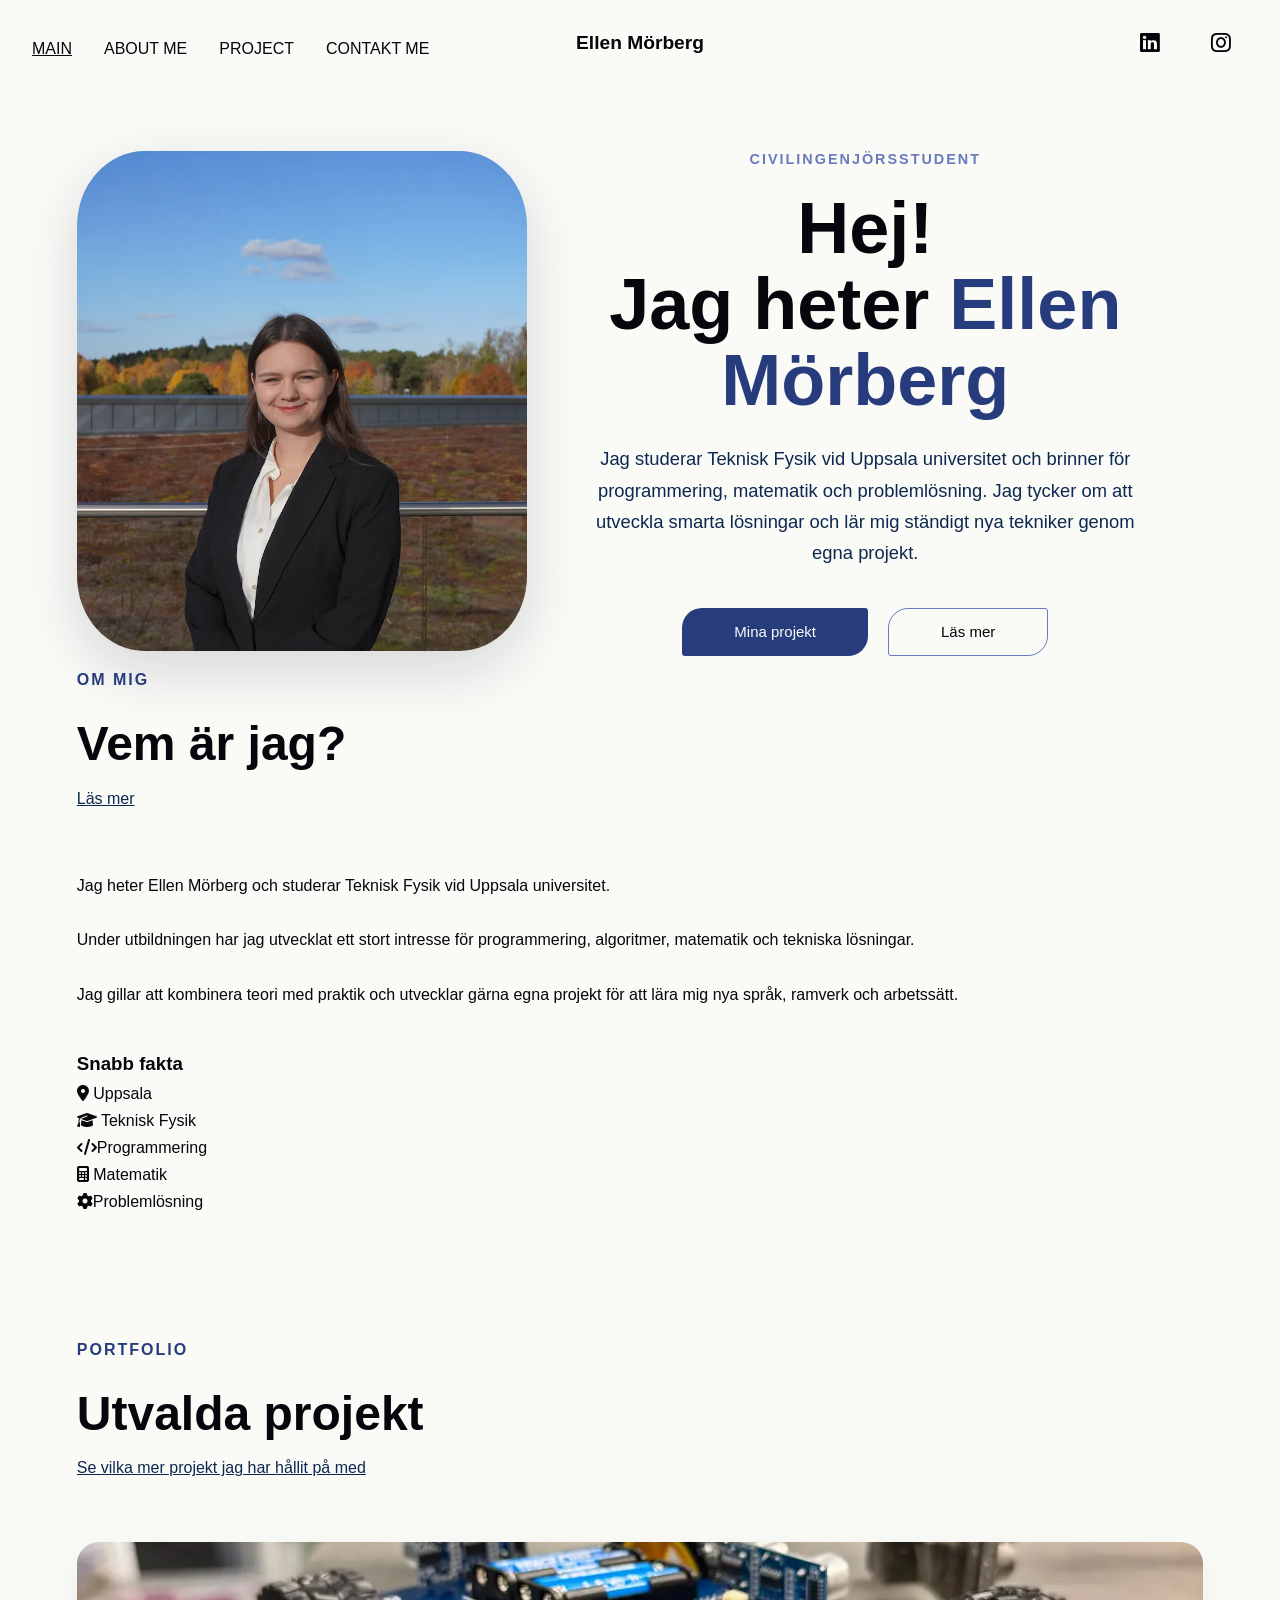
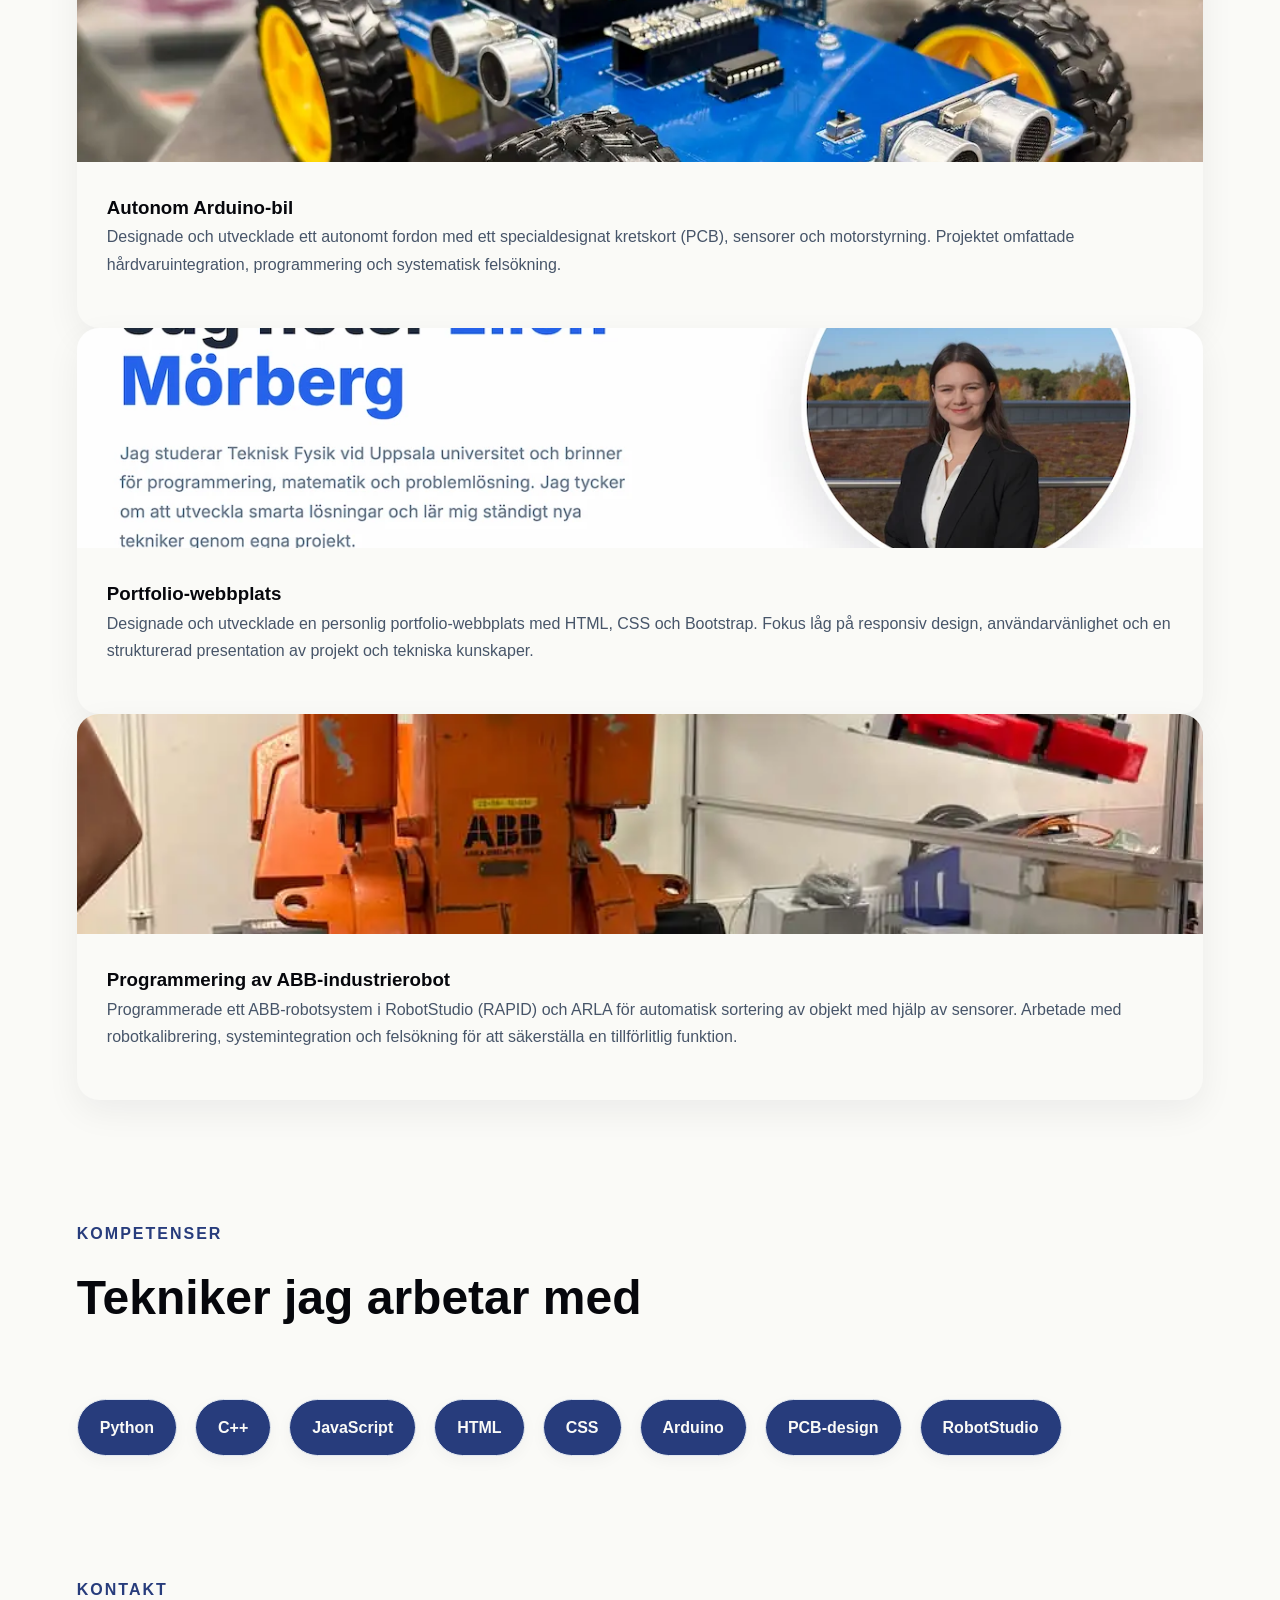
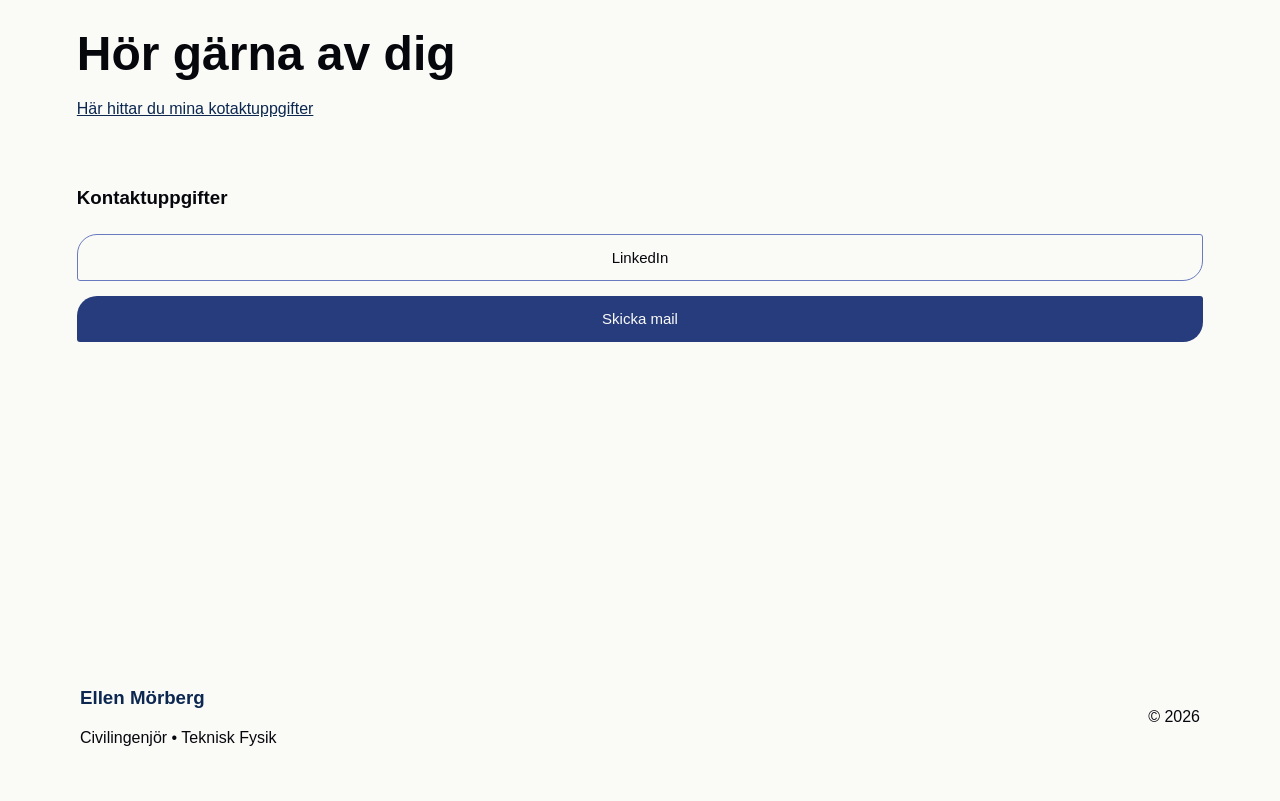
==== index.html @ b809097d "Add files via upload" ====
<!DOCTYPE html>
<html lang="sv">

<head>
    <meta charset="UTF-8">
    <meta name="viewport" content="width=device-width, initial-scale=1.0">

    <title>Ellen Mörberg | Portfolio</title>


 <!-- Egen stilmall -->
  <link rel="stylesheet" href="CSS/style.css">
  <link rel="stylesheet" href="CSS/responsive.css">

    <!-- Google Font -->
    <link rel="preconnect" href="https://fonts.googleapis.com">
    <link rel="preconnect" href="https://fonts.gstatic.com" crossorigin>

    <link href="https://fonts.googleapis.com/css2?family=Poppins:wght@300;400;500;600;700&display=swap" rel="stylesheet">
    <link rel="stylesheet" href="https://cdnjs.cloudflare.com/ajax/libs/font-awesome/6.4.0/css/all.min.css">

</head>

<body>

    <!-- ================= Navigering ================= -->
    <header>
        <div class="container">


            <!-- Menyn som visas på mindre skärmar för att det inte får plats alla knappar på ett snyggt och smiddigt sätt -->
            <!-- Hamburgermenyn -->
            <button class="menu-toggle" aria-label="Open menu">
                ☰
            </button>

            <nav>

                <ul>

                    <li class="active-page"><a href="index.html">MAIN</a></li>
                    <li><a href="HTML/about.html"> ABOUT ME</a></li>
                    <li ><a href="HTML/projects.html">PROJECT</a></li>
                    <li><a href="HTML/contact.html">CONTAKT ME</a></li>

                </ul>

            </nav>

            <!-- Mitt namn, är även en länk till start sidan-->
            <div class="logo">
                <a href="index.html">
                    Ellen Mörberg
                </a>
            </div>


            <div class="social-icons">

                <a href="https://www.linkedin.com/in/ellen-m%C3%B6rberg-550657349/" aria-label="LinkedIn" class="social-icon">
                    <i class="fa-brands fa-linkedin"></i>
                </a>

                <a href="https://www.instagram.com/morbergellen/" aria-label="Instagram" class="social-icon">
                    <i class="fa-brands fa-instagram"></i>
                </a>

            </div>

        </div>
    </header>


    <!-- ================= Huvudinnehåll ================= -->

    <main>

        <!-- ================= Hero ================= -->

        <div class="hero">

            <div class="hero-container">



                <!-- Portfoliebild-->
                <div class="hero-image">

                    <img src="images/Profilbild.webp" alt="Profilbild av Ellen Mörberg">

                </div>

                <div class="hero-text">

                    <p class="small-title">
                        CIVILINGENJÖRSSTUDENT
                    </p>

                    <!-- Introduktion om mig -->
                    <h1>

                        Hej!<br>

                        Jag heter
                        <span>Ellen Mörberg</span>

                    </h1>

                    <p class="hero-description">

                        Jag studerar Teknisk Fysik vid Uppsala universitet och
                        brinner för programmering, matematik och problemlösning.
                        Jag tycker om att utveckla smarta lösningar och lär mig
                        ständigt nya tekniker genom egna projekt.

                    </p>

                    <!-- Knappar som göt att navegeringen blir lättare -->
                    <div class="hero-buttons">

                        <a href="HTML/projects.html" class="primary-btn">
                            Mina projekt
                        </a>

                        <a href="HTML/about.html" class="secondary-btn">
                            Läs mer
                        </a>

                    </div>

                </div>

            </div>

        </div>

        <!-- ================= Om mig ================= -->

        <section id="about" class="about">

            <!-- Rubrik för sektionen -->
            <div class="section-title">

                <p>Om mig</p>

                <h2>
                    Vem är jag?
                </h2>

                <!-- Länk till den fullständiga "Om mig"-sidan -->
                <a href="HTML/about.html"> Läs mer</a>

            </div>

            <!-- Presentation och faktaruta -->
            <div class="about-grid">

                <!-- Kort presentation -->
                <div>

                    <p>

                        Jag heter Ellen Mörberg och studerar Teknisk Fysik vid
                        Uppsala universitet.

                    </p>

                    <br>

                    <p>

                        Under utbildningen har jag utvecklat ett stort intresse
                        för programmering, algoritmer, matematik och tekniska
                        lösningar.

                    </p>

                    <br>

                    <p>

                        Jag gillar att kombinera teori med praktik och utvecklar
                        gärna egna projekt för att lära mig nya språk,
                        ramverk och arbetssätt.

                    </p>

                </div>

                <!-- Snabb fakta -->
                <div class="info-box">

                    <h3>Snabb fakta</h3>

                    <ul>

                        <li><i class="fa fa-location-dot"></i> Uppsala</li>
                        <li><i class="fa fa-graduation-cap"></i> Teknisk Fysik</li>
                        <li><i class="fa-solid fa-code"></i>Programmering</li>
                        <li><i class="fa-solid fa-calculator"></i> Matematik</li>
                        <li><i class="fa-solid fa-gear"></i>Problemlösning</li>

                    </ul>

                </div>

            </div>

        </section>

        <!-- ================= Projekt ================= -->

        <section id="projects">

            <!-- Rubrik för projektsektionen -->
            <div class="section-title">

                <p>Portfolio</p>

                <h2>
                    Utvalda projekt
                </h2>

                <!-- Länk till projektsidan -->
                <a href="HTML/projects.html"> Se vilka mer projekt jag har hållit på med</a>

            </div>

            <!-- Projektkort -->
            <div class="projects-grid">

                <article class="project-card">

                    <div class="project-image">

                        <img src="images/bil.webp" alt="Autonom Arduino-bil byggd med sensorer">

                    </div>

                    <div class="project-content">

                        <h3>Autonom Arduino-bil</h3>

                        <p>

                            Designade och utvecklade ett autonomt fordon med ett specialdesignat kretskort (PCB),
                            sensorer och motorstyrning. Projektet omfattade hårdvaruintegration, programmering och
                            systematisk felsökning.

                        </p>

                    </div>

                </article>

                <article class="project-card">

                    <div class="project-image">

                        <img src="images/Startsidan.webp" alt="Skärmbild av portfolio-webbplatsen">

                    </div>

                    <div class="project-content">

                        <h3>Portfolio-webbplats</h3>

                        <p>

                            Designade och utvecklade en personlig portfolio-webbplats med HTML, CSS och Bootstrap. Fokus
                            låg på responsiv design, användarvänlighet och en strukturerad presentation av projekt och
                            tekniska kunskaper.

                        </p>

                    </div>

                </article>

                <article class="project-card">

                    <div class="project-image">

                        <img src="images/Industrial_Robot.webp" alt="Bild på en ABB-industrierobot">

                    </div>

                    <div class="project-content">

                        <h3>Programmering av ABB-industrierobot</h3>

                        <p>

                            Programmerade ett ABB-robotsystem i RobotStudio (RAPID) och ARLA för automatisk sortering av
                            objekt med hjälp av sensorer. Arbetade med robotkalibrering, systemintegration och
                            felsökning för att säkerställa en tillförlitlig funktion.

                        </p>

                    </div>

                </article>

            </div>

        </section>

        <!-- ================= Kunskap ================= -->

        <section id="skills">

            <!-- Rubrik för kompetenser -->
            <div class="section-title">

                <p>Kompetenser</p>

                <h2>
                    Tekniker jag arbetar med
                </h2>

            </div>

            <!-- Lista över tekniska kunskaper -->
            <div class="skills">

                <div class="skill">Python</div>

                <div class="skill">C++</div>

                <div class="skill">JavaScript</div>

                <div class="skill">HTML</div>

                <div class="skill">CSS</div>

                <div class="skill">Arduino</div>

                <div class="skill">PCB-design</div>

                <div class="skill">RobotStudio</div>


            </div>

        </section>

        <!-- ================= Kontakta ================= -->

        <section id="contact">

            <!-- Rubrik för kontaktsektionen -->
            <div class="section-title">

                <p>Kontakt</p>

                <h2>
                    Hör gärna av dig
                </h2>

                <!-- Länk till kontaktsidan -->
                <a href="HTML/contact.html"> Här hittar du mina kotaktuppgifter</a>


            </div>

            <!-- Kontaktuppgifter -->
            <div class="contact-box">

                <div>
                    <h3>Kontaktuppgifter</h3>

                    <div class="contact-buttons">

                        <a class="secondary-btn" 
                        href="https://www.linkedin.com/in/ellen-m%C3%B6rberg-550657349/"
                        target="_blank"
                        rel="noopener noreferrer">
                            <i class="bi bi-linkedin"></i> LinkedIn
                        </a>

                       <!--<a class="secondary-btn" 
                        href="cv.pdf"
                        target="_blank"
                        rel="noopener noreferrer">
                            <i class="bi bi-file-earmark-text"></i> Visa CV
                        </a>-->

                        <a class="primary-btn" href="mailto:ellenmorberg03@gmail.com">
                            Skicka mail
                        </a>

                    </div>
                </div>

            </div>

        </section>

    </main>

    <!-- ================= Footer ================= -->

  <footer>

    <div class="footer-container">

      <!-- Namn och utbildning -->

      <div>

        <h3>
          Ellen Mörberg
        </h3>

        <p>
          Civilingenjör • Teknisk Fysik
        </p>

      </div>

      <!-- Copyright -->

      <div>

        <p>

          © 2026

        </p>

      </div>

    </div>

  </footer>

   <!-- JavaScript -->

    <script src="JS/main.js"></script>

</body>

</html>
---- CSS/style.css ----
/* =====================================
   Google Font och Gurndläggande inställningar
===================================== */

/* Tar bort standardmarginaler och padding samt gör boxmodellen mer förutsägbar */
*{
    margin:0;
    padding:0;
    box-sizing:border-box;
}

/* Mjuk scrollning mellan sektioner */
/* Användes inte nu men finns kvar då jag har id i html och detta kan vara aktuelt att använda i framtiden om sidan ska redigeras */
html{
    scroll-behavior:smooth;
}

/* Grundinställningar för hela sidan */
body{

    font-family:"Inter",sans-serif;

    background:var(--white);

    color:var(--black);

    line-height:1.7;
}

/* =====================
   VARIABLES
===================== */

:root{

    --dark-blue:#0c2850;
    --blue:#273c7c;
    --light-blue:#697abe;
    --black:#06070c;
    --white:#FAFAF7;

}

img{
    max-width:100%;
    display:block;
}

a{
    text-decoration:none;
}

ul{
    list-style:none;
}

h1{
    font-weight: 700;
}

/* =====================================
   Container
===================================== */

/* Begränsar innehållets bredd och centrerar sidan */
main{
    width:100%;
    margin:auto;
    padding:50px 6%;
}

/* Avstånd mellan sidans sektioner */
section{

    margin-bottom:120px;
}

/* =====================================
   Navigation
===================================== */

/* Navigationsfält */
header{

    background:var(--white);

    position:relative;

}

/* Markerar aktuell sida */
.active-page{
   text-decoration: underline !important;
    
}

nav ul{

    display:flex;

    gap:2rem;

    list-style:none;

    padding-top: 10px;

}

nav a{
    color: var(--black)
}

/* Utseende på navigationslänkar */
.logo {
    font-size: larger;
    font-weight: 800;
    text-align: center;
}

.logo a {
    color: var(--black);
}
.logo a:hover {
    color: var(--light-blue);
}

.container{
    display: grid;
    grid-template-columns: 1fr auto 1fr;
    align-items: center;
    background: var(--white);
    padding:1rem 2rem;
}

.social-icons {
    justify-self: end;
    display:flex;
    justify-content:center;
    gap:1rem;
}

.social-icon{
    width:55px;
    height:55px;
    display:flex;
    justify-content:center;
    align-items:center;
    color:var(--black);
    font-size:1.4rem;
}
.social-icons a:hover{
    color: var(--light-blue)
}

/* ==========================
   HAMBURGER
========================== */

.menu-toggle{

    display:none;

    background:none;

    border:none;

    color:var(--black);

    font-size:2rem;

    cursor:pointer;

}

/* ==========================
   JS
========================== */
.error{
    background:var(--white);
    color: var(--black);
}

/* =====================================
   Hero
===================================== */

/* Hero-sektion */
.hero{

    background:var(--white);

    display:flex;

    align-items:center;
}

/* Layout för hero */
.hero-container{
    width:100%;
    margin:auto;
    padding:10px 0;
    display:grid;
    grid-template-columns:0.8fr 1.2fr;
    align-items:center;
}

.hero-text{
    width:100%;
    text-align:center;
    display:flex;
    flex-direction:column;
    align-items:center;
    justify-content:center;
}

/* Liten rubrik ovanför huvudrubriken */
.small-title{

    color:var(--light-blue);

    font-weight:700;

    letter-spacing:2px;

    text-transform:uppercase;

    margin-bottom:20px;

    font-size:.9rem;
}

/* Huvudrubrik */
.hero h1{

    font-size:4.5rem;

    line-height:1.05;

    margin-bottom:25px;

    font-weight:800;
}

.hero span{

    color:var(--blue);
}

/* Beskrivningstext */
.hero-description{

    text-align: center;

    max-width:560px;

    color: var(--dark-blue);

    font-size:1.15rem;

    margin-bottom:40px;
}

/* Centrerar profilbilden */
.hero-image{

    display:flex;

    justify-content:center;
}

/* Profilbild */
.hero-image img{

    width:500px;

    height:500px;

    object-fit:cover;

    border-radius:15%;

    box-shadow:0 20px 60px rgba(15,23,42,.15);
}

/* =====================================
   Knappar
===================================== */


/* Placering av knappar */
.hero-buttons{

    display:flex;

    gap:20px;

    flex-wrap:wrap;
}

/* Primär kanpp */
.primary-btn{

    background:var(--blue);
    text-decoration:none;
    padding:10px 52px;
    position: relative;
    text-align: center;
    font-size: 15px;
    color: var(--white);
    border-radius: 20px 3px 20px 3px;
    cursor: pointer;
    user-select: none;
    display: inline-flex;
    justify-content: center;
    align-items: center;

}

/* Hover-effekt */
.primary-btn:hover{

    background:var(--light-blue);
}

/* Sekundär knapp */
.secondary-btn{

    padding:10px 52px;
    border:1px solid var(--light-blue);
    color:var(--black);
    text-decoration:none;
    position: relative;
    text-align: center;
    font-size: 15px;
    border-radius: 20px 3px 20px 3px;
    cursor: pointer;
    user-select: none;
    display: inline-flex;
    justify-content: center;
    align-items: center;
}

.secondary-btn:hover{

    background:#F1F5F9;
}

.contact-buttons {
    display: flex;
    flex-direction: column;
    gap: 15px;
    margin-top: 20px;
}

/* =====================================
   Sektionsrubriker
===================================== */

/* Gemensam stil för rubriker */
.section-title{

    margin-bottom:60px;
}

/* Liten överskrift */
.section-title p{

    color:var(--blue);

    font-weight:700;

    text-transform:uppercase;

    letter-spacing:2px;

    margin-bottom:10px;
}

/* Rubrik */
.section-title h2{

    font-size:3rem;

    font-weight:800;
}


/* =====================================
   Om mig
===================================== */

.about-text{
    max-width:800px;
    margin:0 auto;
    text-align:center;
}

.about-text h1{
    color: var(--dark-blue);
}

.info-box{
    padding-top: 40px;
}

/* =====================================
   Utbildning & erfarenhet
===================================== */

.experience-section{
    padding: 40px;
    max-width:1100px;
    margin:0 auto;
}

.experience-grid{
    display:grid;
    grid-template-columns:1fr 1fr;
    gap:80px;
}

.experience-column h2{
    font-size:2rem;
    margin-bottom:40px;
    color:var(--dark-blue);
}

/* Tidslinje */

.timeline{
    position:relative;
    padding-left:30px;
    border-left:2px solid var(--light-blue);
}

.timeline-item{
    position:relative;
    margin-bottom:40px;
}

.timeline-item:last-child{
    margin-bottom:0;
}

/* Punkten på tidslinjen */

.timeline-item::before{
    content:"";
    position:absolute;
    left:-38px;
    top:5px;
    width:14px;
    height:14px;
    background:var(--blue);
    border-radius:50%;
    border:3px solid var(--white);
}

/* Datum */

.timeline-date{
    display:block;
    color:var(--light-blue);
    font-size:.9rem;
    font-weight:600;
    margin-bottom:6px;
}

/* Titel */

.timeline-item h3{
    font-size:1.25rem;
    margin-bottom:5px;
    color:var(--black);
}

/* Beskrivning */

.timeline-item p{
    color:#64748B;
    margin:0;
}


/* =====================================
   Tekniska kunskaper
===================================== */

.skills-section{
    padding: 40px;
    margin-bottom:120px;
}

.skills-container{
    max-width:1100px;
    margin:auto;
}

.skills-container > h2{
    font-size:2.5rem;
    margin-bottom:40px;
    color:var(--dark-blue);
}

/* Grid för kompetenser */

.skills-grid{

    display:grid;

    grid-template-columns:repeat(2, 1fr);

    gap:25px;

}

/* Kompetenskort */

.skill-card{

    background:var(--white);

    padding:30px;

    border:1px solid #E2E8F0;

    border-radius:18px;

    box-shadow:0 8px 25px rgba(15,23,42,.05);

    transition:.3s;

}

.skill-card:hover{

    transform:translateY(-5px);

    box-shadow:0 15px 35px rgba(15,23,42,.08);

}

/* Ikon */

.skill-icon{

    width:45px;

    height:45px;

    display:flex;

    align-items:center;

    justify-content:center;

    background:#EEF2FF;

    color:var(--blue);

    border-radius:10px;

    font-size:1.3rem;

    margin-bottom:20px;

}

/* Rubrik */

.skill-card h3{

    font-size:1.3rem;

    color:var(--dark-blue);

    margin-bottom:18px;

}

/* Teknik-tags */

.skill-tags{

    display:flex;

    flex-wrap:wrap;

    gap:8px;

}

.skill-tags span{

    background:#EEF2FF;

    color:var(--blue);

    padding:6px 12px;

    border-radius:999px;

    font-size:.9rem;

    font-weight:500;

}

/* =====================================
   Projekt
===================================== */

.project{

    display:grid;

    grid-template-columns:repeat(3, 1fr);

    gap:35px;

    width:100%;
}

.project-card{

    background:var(--white);

    border-radius:22px;

    overflow:hidden;

    box-shadow:0 12px 35px rgba(15,23,42,.06);

    transition:.3s;
}

.project-card:hover{

    transform:translateY(-8px);

    box-shadow:0 20px 45px rgba(15,23,42,.10);
}

/* Projektbild */

.project-image{

    height:220px;

    overflow:hidden;
}

.project-image img{

    width:100%;

    height:100%;

    object-fit:cover;
}

/* Projektets text */

.project-content{

    padding:30px;
}

.project-content h2{

    font-size:1.4rem;

    color:var(--dark-blue);

    margin-bottom:15px;
}

.project-content p{

    color:#475569;

    margin-bottom:20px;
}

/* Tekniker */

.project-skills{

    display:flex;

    flex-wrap:wrap;

    gap:8px;

    margin-top:20px;
}

.project-skill{

    background:var(--blue);

    color:var(--white);

    padding:6px 12px;

    border-radius:999px;

    font-size:.9rem;

}



/* =====================================
   Kompetenser
===================================== */

/* Behållare för kompetenser */
.skills{

    display:flex;

    flex-wrap:wrap;

    gap:18px;
}

/* Behållare för kompetenser */
.skill{

    background:var(--blue);

    color:var(--white);

    border:1px solid #E2E8F0;

    padding:14px 22px;

    border-radius:999px;

    font-weight:600;

    cursor:default;

    box-shadow:0 5px 15px rgba(15,23,42,.04);
}

/* =====================================
Kontaktformulär
===================================== */

.contact-section{
max-width:1200px;
margin:auto;
}

.contact-content{
display:grid;
grid-template-columns:1fr 1.5fr;
gap:60px;
align-items:start;
}

.contact-form{
width:100%;
}

.contact-form h2{
margin-bottom:10px;
}

.contact-form > p{
margin-bottom:30px;
color:#475569;
}

.form-group{
display:flex;
flex-direction:column;
margin-bottom:20px;
}

.form-group label{
font-weight:600;
margin-bottom:8px;
}

.form-group input,
.form-group textarea{
width:100%;
padding:12px 15px;
border:1px solid #CBD5E1;
border-radius:8px;
font-family:inherit;
font-size:1rem;
background:var(--white);
}

.form-group input:focus,
.form-group textarea:focus{
outline:none;
border-color:var(--light-blue);
}

.form-group textarea{
resize:vertical;
}

.form-message{
margin-top:20px;
color:var(--dark-blue);
font-weight:600;
}

.skill-card a{
    color:var(--blue);
    font-weight:600
}
.skill-card a:hover{
    color:var(--light-blue);
    text-decoration: underline !important;
    
    
}

.section-title a{
    color:var(--dark-blue);
    text-decoration: underline
}

 .section-title a:hover{
    color:var(--light-blue);
} 

/* =====================================
   Footer
===================================== */

footer{

    background:var(--white);

    color:var(--black);

    margin-top:120px;
}

.footer-container{

    max-width:1200px;

    margin:auto;

    padding:50px 40px;

    display:flex;

    justify-content:space-between;

    align-items:center;

    flex-wrap:wrap;

    gap:20px;
}

.footer-container h3{

    color:var(--dark-blue);

    text-decoration: bold;

    margin-bottom:10px;
}
---- CSS/responsive.css ----
/* =====================================
   RESPONSIV DESIGN
===================================== */


/* =====================================
   SURFPLATTA / MINDRE DESKTOP
===================================== */

@media (max-width: 900px) {

    /* ---------- HERO ---------- */

    .hero-container {
        grid-template-columns: 1fr;
        text-align: center;
    }

    .hero-text {
        width: 100%;
    }

    .hero-description {
        margin: 0 auto 40px auto;
    }

    .hero-buttons {
        justify-content: center;
    }

    .hero-image {
        margin-top: 30px;
    }

    /* ---------- MOBILMENY ---------- */

    .menu-toggle {
        display: block;
        order: 1;

        background: none;
        border: none;

        color: var(--black);

        font-size: 1.8rem;

        cursor: pointer;
    }


    nav {
        display: none;

        position: absolute;

        top: 100%;

        left: 0;

        width: 100%;

        background: var(--white);

        padding: 20px;

        z-index: 1000;

        box-shadow: 0 10px 20px rgba(15,23,42,.08);
    }

    nav.menu-open {
        display: block;
    }

    nav ul {
        display: flex;

        flex-direction: column;

        align-items: center;

        gap: 20px;

        padding: 0;

        margin: 0;
    }

    nav a {
        display: block;

        padding: 5px 10px;

        font-size: 1rem;
    }


    /* ---------- ABOUT ---------- */

    .about-grid {
        grid-template-columns: 1fr;
    }

    .experience-grid {
        grid-template-columns: 1fr;
        gap: 60px;
    }


    /* ---------- SKILLS ---------- */

    .skills-grid {
        grid-template-columns: repeat(2, 1fr);
    }


    /* ---------- PROJECTS ---------- */

    .project {
        grid-template-columns: repeat(2, 1fr);
    }


    /* ---------- CONTACT ---------- */

    .contact-content {
        grid-template-columns: 1fr;
        gap: 50px;
    }

    .contact-box {
        flex-direction: column;
        text-align: center;
    }

}

@media (max-width: 768px) {
    .hero-container {
        grid-template-columns: 1fr;
        text-align: center;
    }
    .hero-image {
        margin: 20px auto;
    }
    .hero h1 {
        font-size: 2.5rem;
    }
    .hero-description {
        font-size: 1rem;
    }

    .projects-grid {
        grid-template-columns: 1fr;
    }

    .form-group input,
    .form-group textarea {
        padding: 10px;
    }
    .footer-container {
        flex-direction: column;
        text-align: center;
    }
}


/* =====================================
   MINDRE SURFPLATTA
===================================== */

@media (max-width: 700px) {

    /* ---------- GENERAL ---------- */

    main {
        padding: 60px 25px;
    }

    section {
        margin-bottom: 80px;
    }


    /* ---------- HEADER ---------- */

    header .container {
        display: flex;
        justify-content: space-between;
        align-items: center;
        padding: 1rem 1.5rem;
    }

    .menu-toggle {
        display: block;
        order: 1;

        background: none;
        border: none;

        color: var(--black);

        font-size: 1.8rem;

        cursor: pointer;
    }

    .logo {
        order: 2;
    }

    .social-icons {
        order: 3;

        display: flex;
        gap: 0.5rem;
    }




    /* ---------- HERO ---------- */

    .hero {
        min-height: auto;
    }

    .hero-container {
        padding: 60px 20px;
    }

    .hero h1 {
        font-size: 3rem;
    }

    .hero-description {
        font-size: 1rem;
    }

    .hero-image img {
        width: 260px;
        height: 260px;
    }


    /* ---------- SECTION TITLES ---------- */

    .section-title h2 {
        font-size: 2.2rem;
    }

    .experience h2{
        font-size: 1rem;
    }


    /* ---------- ABOUT ---------- */

    .about-text {
        display: block;
        text-align: center;
    }

    .about-text p {
        max-width: 600px;

        margin-left: auto;
        margin-right: auto;
    }


    /* ---------- EXPERIENCE ---------- */

    .experience-grid {
        grid-template-columns: 1fr;
        gap: 50px;
    }

    .experience-section {
        padding: 20px 0;
    }



    /* ---------- SKILLS ---------- */

    .skills-grid {
        grid-template-columns: 1fr;
    }

    .skill-card {
        width: 100%;
    }


    /* ---------- PROJECTS ---------- */

    .project {
        grid-template-columns: 1fr;

        gap: 30px;
    }

    .project-card {
        width: 100%;
    }

    .project-content {
        padding: 25px;
    }

    .project-image {
        height: 200px;
    }


    /* ---------- CONTACT ---------- */

    .contact-content {
        grid-template-columns: 1fr;

        gap: 35px;
    }

    .contact-box {
        padding: 30px 25px;
    }


    /* ---------- BUTTONS ---------- */

    .hero-buttons {
        flex-direction: column;

        width: 100%;

        max-width: 350px;
    }

    .primary-btn,
    .secondary-btn {
        width: 100%;

        text-align: center;
    }


    /* ---------- FOOTER ---------- */

    .footer-container {
        flex-direction: column;

        text-align: center;

        padding: 40px 25px;
    }

}


/* =====================================
   MOBILTELEFON
===================================== */

@media (max-width: 500px) {

    /* ---------- GENERAL ---------- */

    main {
        padding: 45px 18px;
    }

    section {
        margin-bottom: 65px;
    }


    /* ---------- HEADER ---------- */

    header .container {
        padding: 1rem;
    }

    .logo {
        font-size: 0.95rem;
    }

    .social-icons {
        gap: 0.2rem;
    }

    .social-icon {
        width: 35px;
        height: 35px;

        font-size: 1.1rem;
    }

    .menu-toggle {
        font-size: 1.7rem;
    }


    /* ---------- HERO ---------- */

    .hero-container {
        padding: 45px 10px;
    }

    .hero h1 {
        font-size: 2.4rem;
    }

    .hero-description {
        font-size: 1rem;

        line-height: 1.6;
    }

    .hero-image img {
        width: 220px;
        height: 220px;
    }


    /* ---------- TEXT ---------- */

    h1 {
        font-size: 2rem;
    }

    h2 {
        font-size: 1.6rem;
    }

    h3 {
        font-size: 1.2rem;
    }


    /* ---------- ABOUT ---------- */

    .about-text p {
        font-size: 0.95rem;
    }


    /* ---------- EXPERIENCE ---------- */

    .experience-grid {
        gap: 40px;
    }

    .timeline {
        padding-left: 20px;
    }

        .experience-column h2 {
        font-size: 1.5rem; /* Minskar storleken på rubrikerna på mobiler */
    }
    


    /* ---------- SKILLS ---------- */

    .skills-section {
        padding: 20px 0;
    }

    .skills-grid {
        gap: 20px;
    }

    .skill-card {
        padding: 25px 20px;
    }

    .skill-tags {
        gap: 6px;
    }


    /* ---------- PROJECTS ---------- */

    .project {
        gap: 25px;
    }

    .project-content {
        padding: 22px;
    }

    .project-content h2 {
        font-size: 1.4rem;
    }

    .project-content p {
        font-size: 0.95rem;
    }

    .project-image {
        height: 180px;
    }


    /* ---------- CONTACT ---------- */

    .contact-box {
        padding: 25px 20px;
    }


    /* ---------- FOOTER ---------- */

    .footer-container {
        padding: 35px 20px;
    }

}
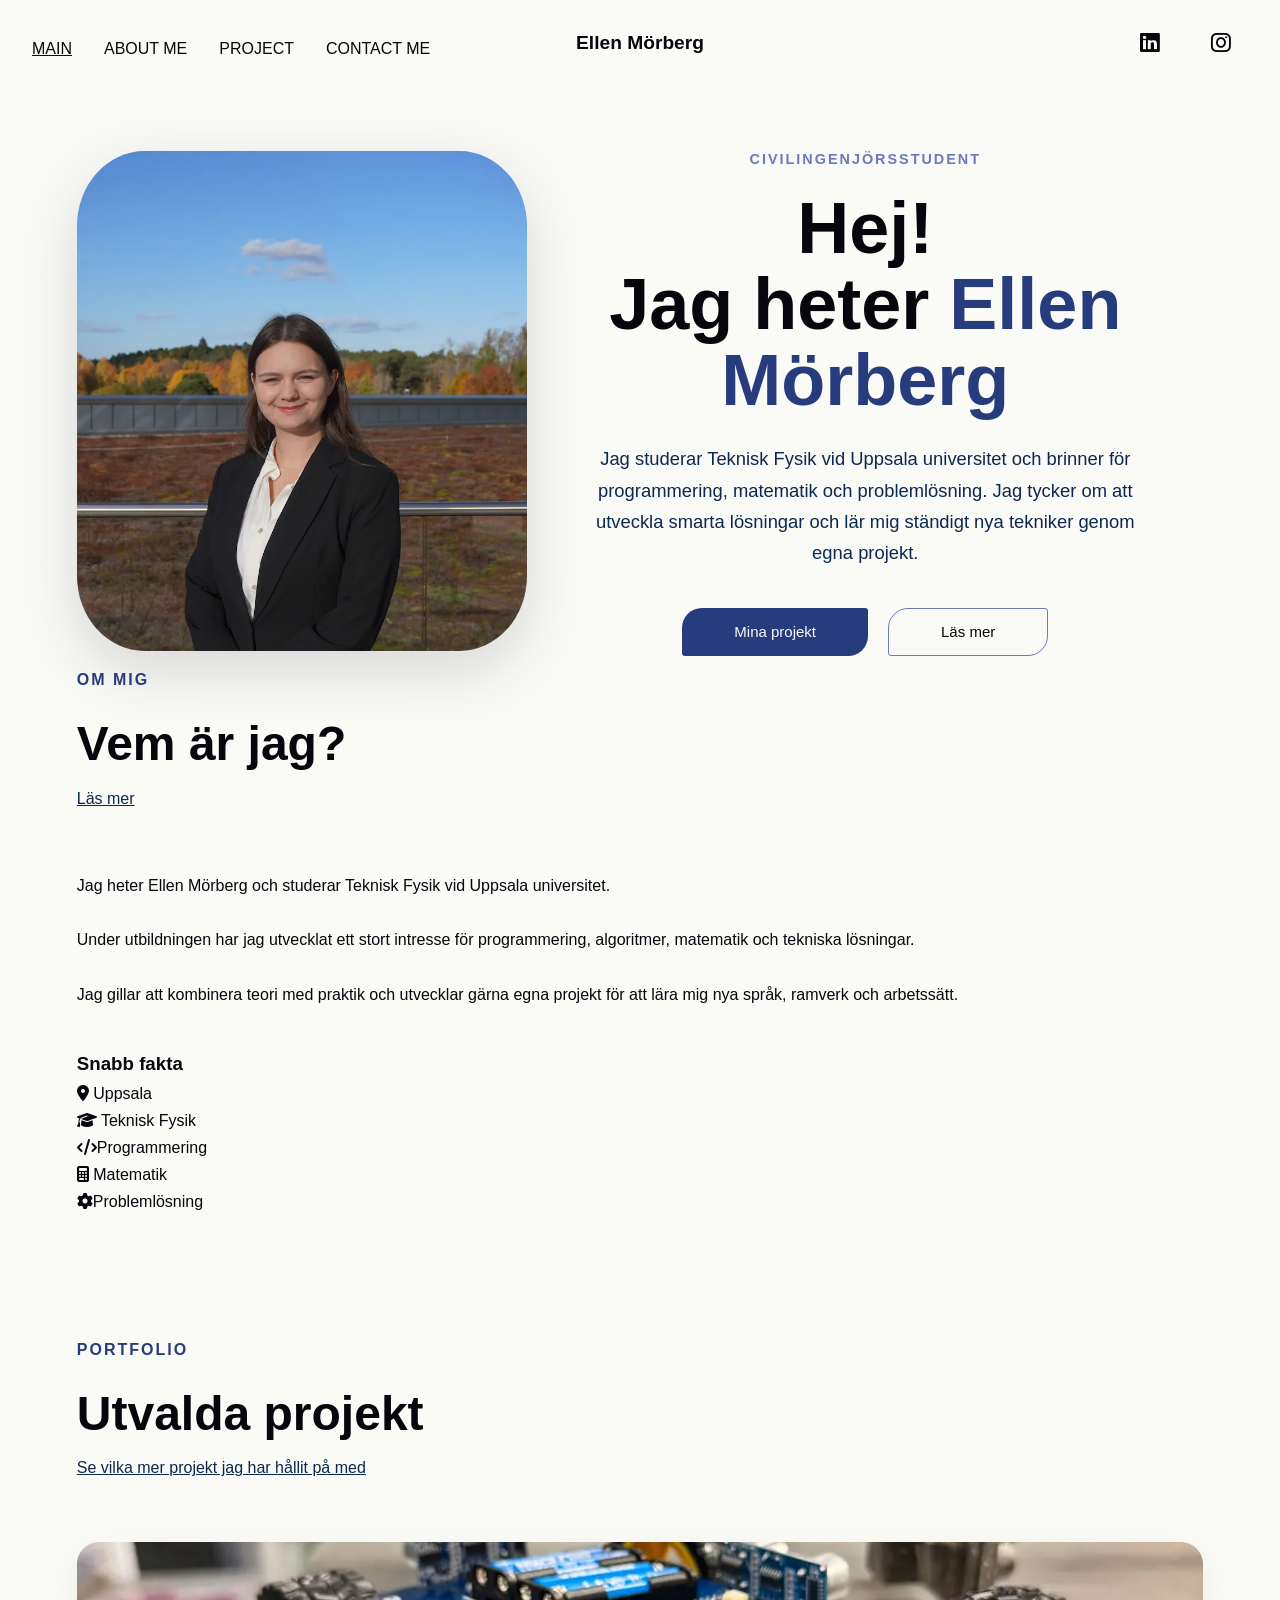
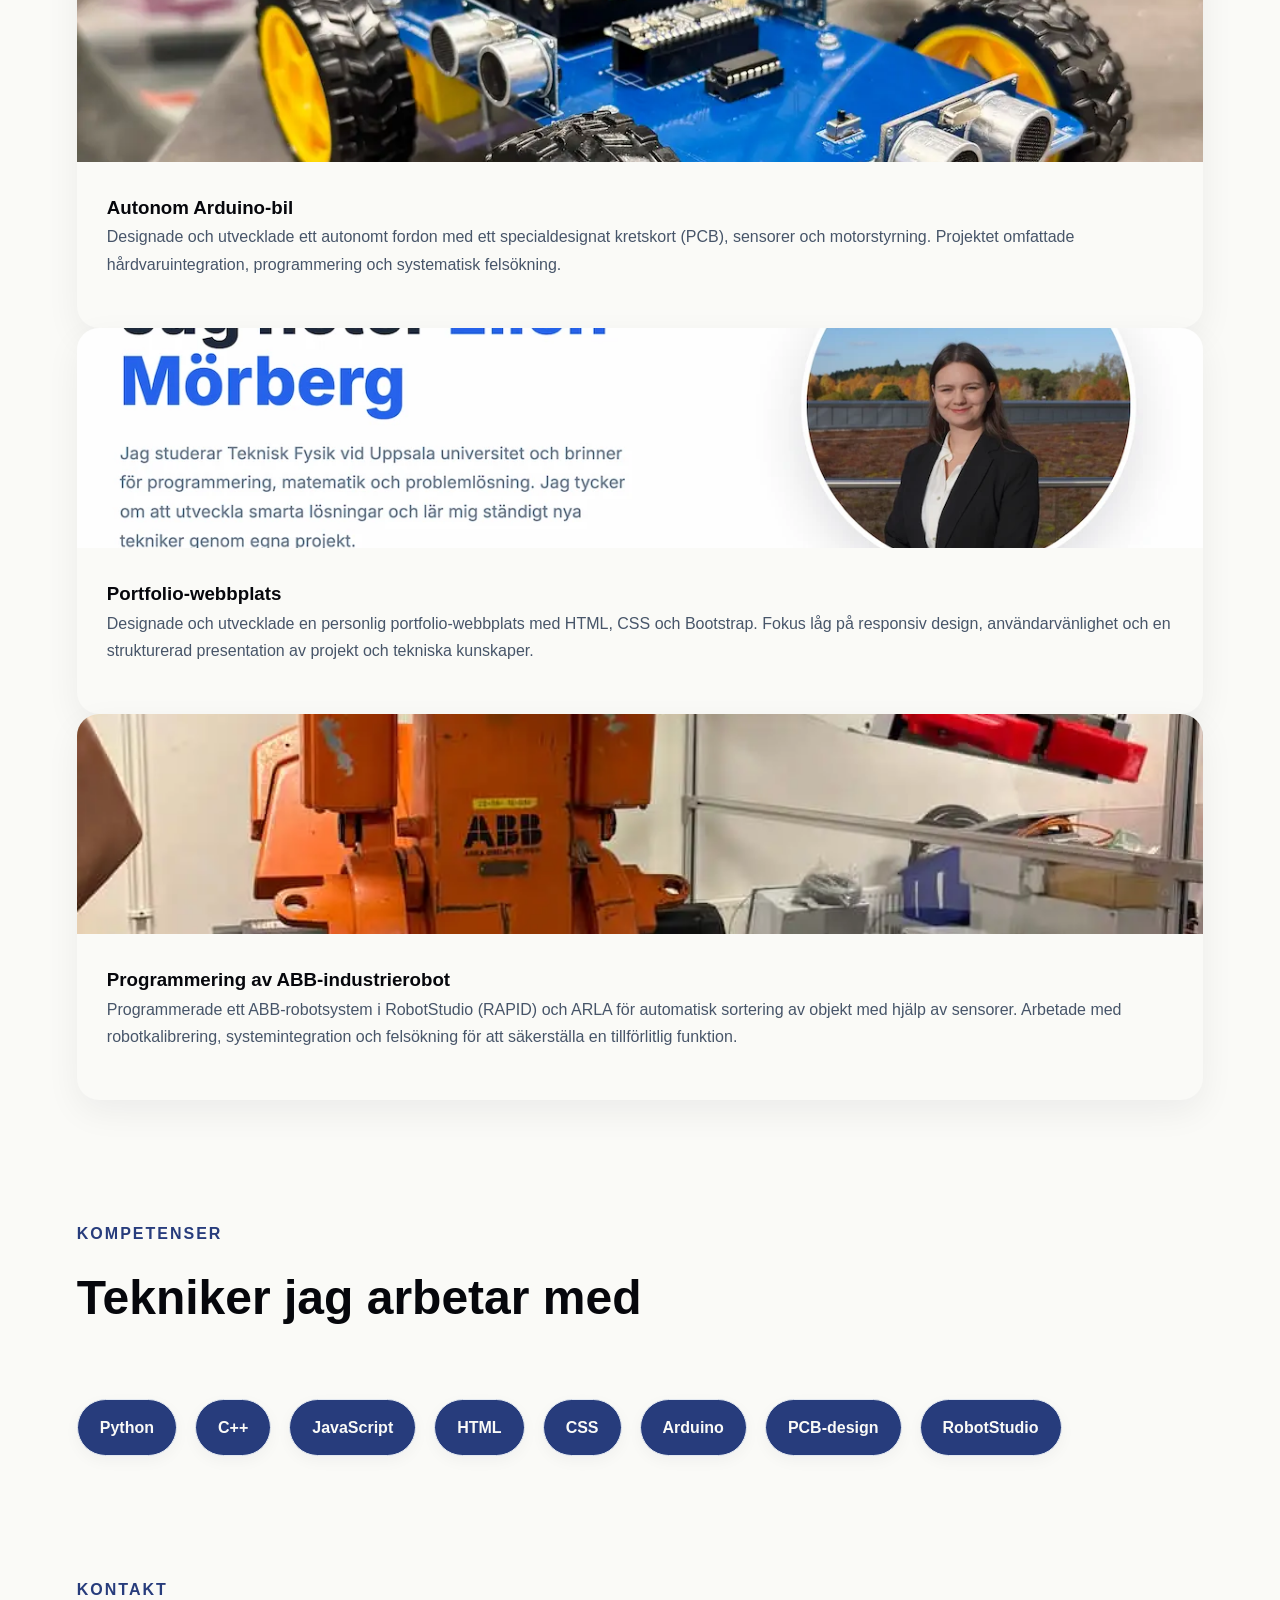
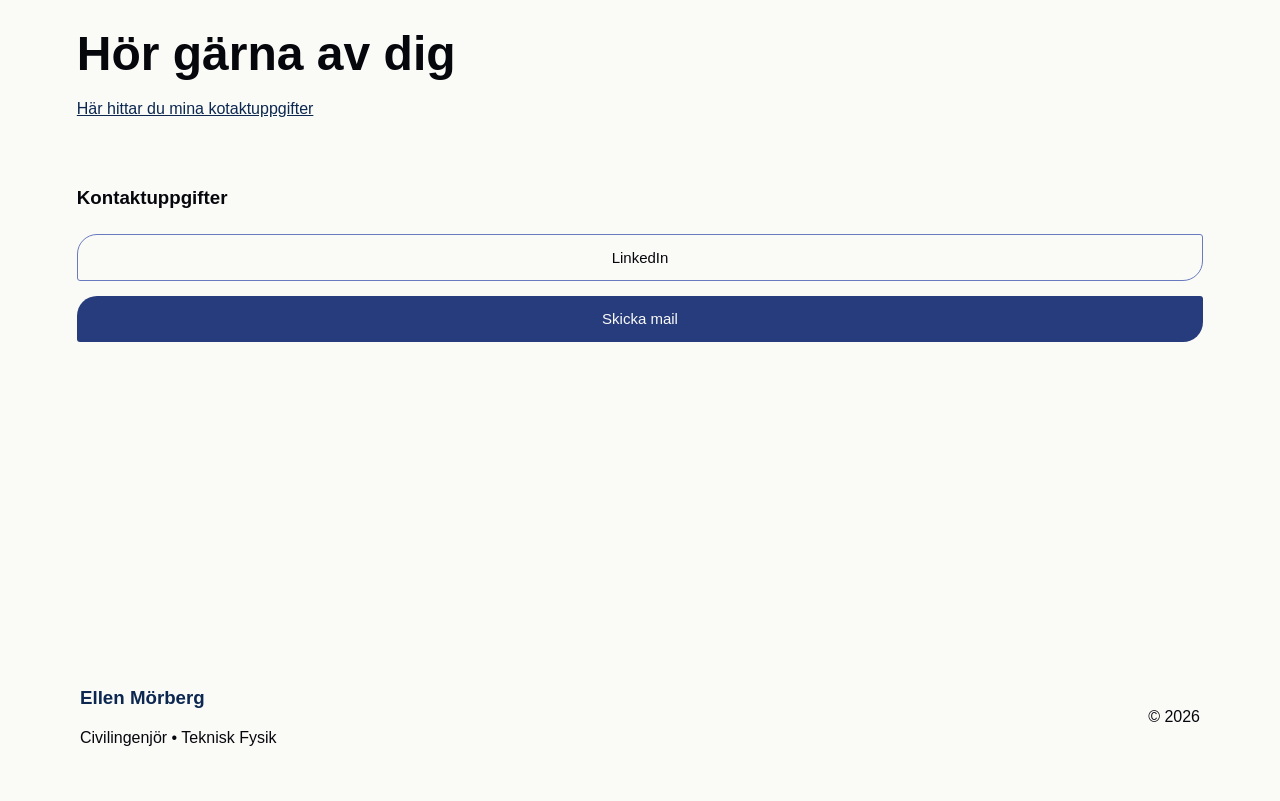
==== commit d48981d2: "index.html" ====
--- a/index.html
+++ b/index.html
@@ -41,7 +41,7 @@
                     <li class="active-page"><a href="index.html">MAIN</a></li>
                     <li><a href="HTML/about.html"> ABOUT ME</a></li>
                     <li ><a href="HTML/projects.html">PROJECT</a></li>
-                    <li><a href="HTML/contact.html">CONTAKT ME</a></li>
+                    <li><a href="HTML/contact.html">CONTACT ME</a></li>
 
                 </ul>
 
@@ -440,4 +440,4 @@
 
 </body>
 
-</html>+</html>
--- a/CSS/style.css
+++ b/CSS/style.css
@@ -871,4 +871,4 @@
     text-decoration: bold;
 
     margin-bottom:10px;
-}+}
